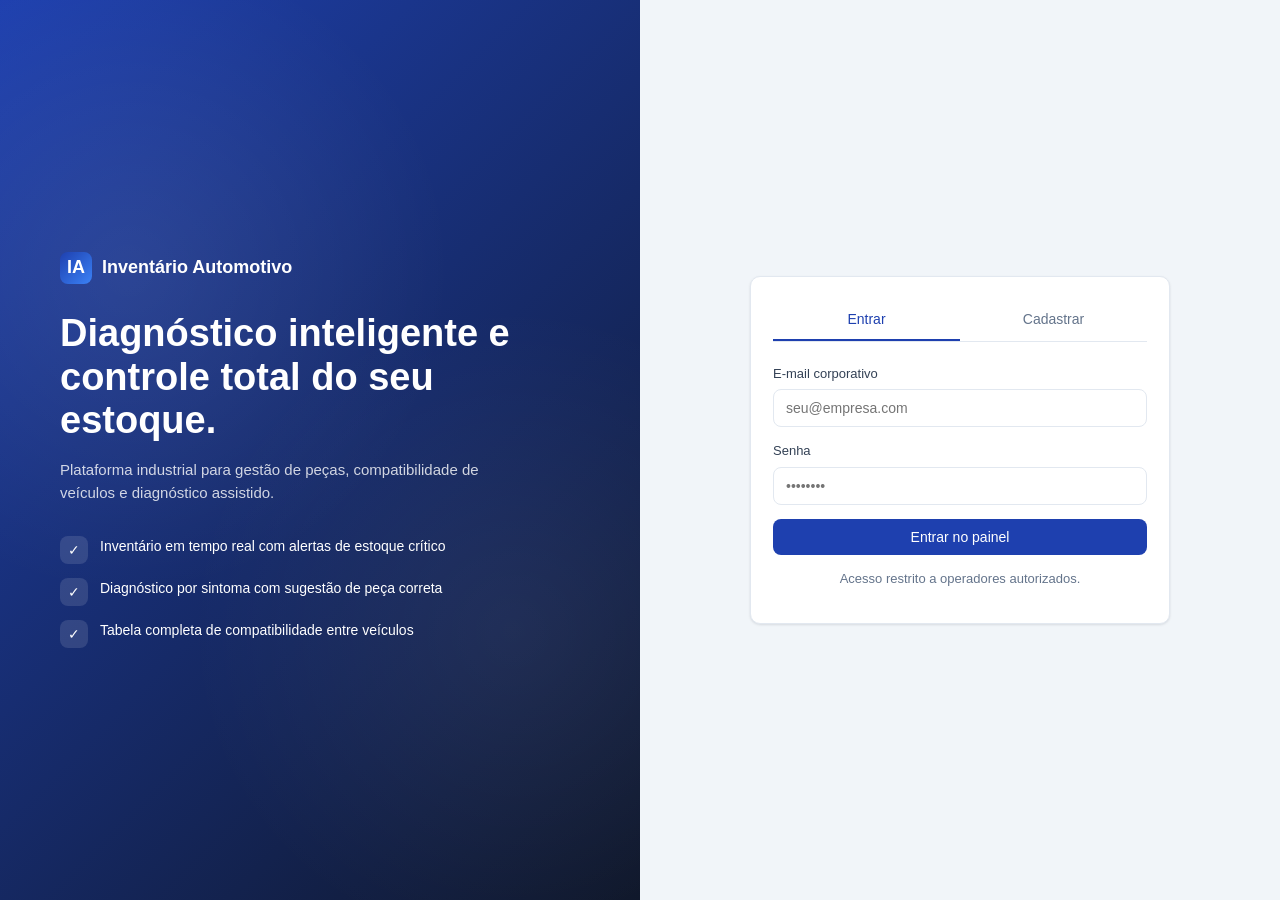
==== backend-prototipo/dashboard-industrial/dashboard-industrial/index.html @ 678e6d79 "agora vai" ====
<!DOCTYPE html>
<html lang="pt-BR">
<head>
  <meta charset="UTF-8" />
  <meta name="viewport" content="width=device-width, initial-scale=1.0" />
  <title>Login - Dashboard Industrial</title>
  <link rel="stylesheet" href="css/styles.css" />
</head>
<body>
  <div class="auth-wrap">
    <!-- Lado esquerdo: hero -->
    <aside class="auth-hero">
      <div class="auth-hero-content">
        <div class="brand" style="color:white; margin-bottom: 28px;">
          <div class="brand-mark">IA</div>
          <span>Inventário Automotivo</span>
        </div>
        <h1>Diagnóstico inteligente e controle total do seu estoque.</h1>
        <p>Plataforma industrial para gestão de peças, compatibilidade de veículos e diagnóstico assistido.</p>
        <div class="auth-features">
          <div class="auth-feature"><div class="dot">✓</div><div>Inventário em tempo real com alertas de estoque crítico</div></div>
          <div class="auth-feature"><div class="dot">✓</div><div>Diagnóstico por sintoma com sugestão de peça correta</div></div>
          <div class="auth-feature"><div class="dot">✓</div><div>Tabela completa de compatibilidade entre veículos</div></div>
        </div>
      </div>
    </aside>

    <!-- Lado direito: formulario -->
    <main class="auth-form-side">
      <div class="card auth-card">
        <div class="card-body">
          <div class="auth-tabs">
            <button class="auth-tab active" data-tab="login">Entrar</button>
            <button class="auth-tab" data-tab="register">Cadastrar</button>
          </div>

          <div id="alert" class="alert" style="display:none;"></div>

          <!-- Form Login -->
          <form id="form-login">
            <div class="field">
              <label class="label" for="login-email">E-mail corporativo</label>
              <input class="input" type="email" id="login-email" required placeholder="seu@empresa.com" />
            </div>
            <div class="field">
              <label class="label" for="login-password">Senha</label>
              <input class="input" type="password" id="login-password" required placeholder="••••••••" />
            </div>
            <button class="btn btn-primary btn-block" type="submit">Entrar no painel</button>
            <p class="muted" style="margin-top:14px; text-align:center;">
              Acesso restrito a operadores autorizados.
            </p>
          </form>

          <!-- Form Cadastro -->
          <form id="form-register" style="display:none;">
            <div class="field">
              <label class="label" for="reg-name">Nome completo</label>
              <input class="input" type="text" id="reg-name" required placeholder="Ex.: João Silva" />
            </div>
            <div class="field">
              <label class="label" for="reg-email">E-mail corporativo</label>
              <input class="input" type="email" id="reg-email" required placeholder="seu@empresa.com" />
            </div>
            <div class="field">
              <label class="label" for="reg-password">Senha</label>
              <input class="input" type="password" id="reg-password" required minlength="6" placeholder="Mínimo 6 caracteres" />
            </div>
            <button class="btn btn-primary btn-block" type="submit">Criar conta</button>
          </form>
        </div>
      </div>
    </main>
  </div>

  <script src="js/login.js"></script>
</body>
</html>
---- backend-prototipo/dashboard-industrial/dashboard-industrial/css/styles.css ----
/* ============================================================
   Dashboard Industrial - Estilos globais
   Paleta: cinza ardosia + azul industrial + brancos
   ============================================================ */
:root {
  --bg: #f1f5f9;
  --surface: #ffffff;
  --surface-2: #f8fafc;
  --border: #e2e8f0;
  --text: #0f172a;
  --text-muted: #64748b;
  --primary: #1e40af;
  --primary-hover: #1e3a8a;
  --primary-soft: #dbeafe;
  --slate: #334155;
  --success: #15803d;
  --success-soft: #dcfce7;
  --warning: #b45309;
  --warning-soft: #fef3c7;
  --danger: #b91c1c;
  --danger-soft: #fee2e2;
  --shadow: 0 1px 3px rgba(15, 23, 42, .08), 0 1px 2px rgba(15, 23, 42, .04);
  --shadow-lg: 0 10px 30px -10px rgba(30, 64, 175, .25);
  --radius: 10px;
}

* { box-sizing: border-box; }
html, body { margin: 0; padding: 0; }
body {
  font-family: -apple-system, BlinkMacSystemFont, "Segoe UI", Roboto, "Helvetica Neue", Arial, sans-serif;
  background: var(--bg);
  color: var(--text);
  -webkit-font-smoothing: antialiased;
  line-height: 1.5;
}
a { color: inherit; text-decoration: none; }
button { font-family: inherit; cursor: pointer; }

/* ===== Navbar ===== */
.navbar {
  background: var(--surface);
  border-bottom: 1px solid var(--border);
  position: sticky; top: 0; z-index: 50;
}
.navbar-inner {
  max-width: 1400px; margin: 0 auto;
  display: flex; align-items: center; justify-content: space-between;
  padding: 14px 28px;
}
.brand {
  display: flex; align-items: center; gap: 10px;
  font-weight: 700; font-size: 18px; color: var(--slate);
}
.brand-mark {
  width: 32px; height: 32px; border-radius: 8px;
  background: linear-gradient(135deg, var(--primary), #3b82f6);
  display: grid; place-items: center; color: white; font-weight: 800;
}
.nav-links { display: flex; gap: 6px; }
.nav-link {
  padding: 8px 14px; border-radius: 8px; color: var(--text-muted);
  font-weight: 500; font-size: 14px; transition: all .15s;
}
.nav-link:hover { background: var(--surface-2); color: var(--text); }
.nav-link.active { background: var(--primary-soft); color: var(--primary); }
.nav-user {
  display: flex; align-items: center; gap: 12px;
  font-size: 14px; color: var(--text-muted);
}
.logout-btn {
  background: transparent; border: 1px solid var(--border);
  padding: 6px 12px; border-radius: 6px; font-size: 13px; color: var(--slate);
}
.logout-btn:hover { background: var(--surface-2); }

/* ===== Layout ===== */
.page { max-width: 1400px; margin: 0 auto; padding: 28px; }
.page-header { margin-bottom: 24px; display: flex; justify-content: space-between; align-items: end; flex-wrap: wrap; gap: 16px; }
.page-title { font-size: 26px; font-weight: 700; margin: 0; color: var(--slate); }
.page-subtitle { color: var(--text-muted); margin: 4px 0 0; font-size: 14px; }

/* ===== Cards ===== */
.card {
  background: var(--surface);
  border: 1px solid var(--border);
  border-radius: var(--radius);
  box-shadow: var(--shadow);
}
.card-header { padding: 18px 22px; border-bottom: 1px solid var(--border); }
.card-title { margin: 0; font-size: 16px; font-weight: 600; color: var(--slate); }
.card-body { padding: 22px; }

/* ===== Metric Cards ===== */
.metrics-grid {
  display: grid; grid-template-columns: repeat(auto-fit, minmax(220px, 1fr));
  gap: 18px; margin-bottom: 28px;
}
.metric {
  background: var(--surface); border: 1px solid var(--border);
  border-radius: var(--radius); padding: 20px; box-shadow: var(--shadow);
  display: flex; align-items: center; gap: 16px;
}
.metric-icon {
  width: 48px; height: 48px; border-radius: 10px;
  display: grid; place-items: center; font-size: 22px;
  background: var(--primary-soft); color: var(--primary);
}
.metric-icon.warn { background: var(--warning-soft); color: var(--warning); }
.metric-icon.danger { background: var(--danger-soft); color: var(--danger); }
.metric-icon.success { background: var(--success-soft); color: var(--success); }
.metric-label { font-size: 13px; color: var(--text-muted); }
.metric-value { font-size: 26px; font-weight: 700; color: var(--slate); }

/* ===== Buttons ===== */
.btn {
  display: inline-flex; align-items: center; gap: 8px;
  border: 1px solid transparent; padding: 9px 16px;
  border-radius: 8px; font-size: 14px; font-weight: 500;
  transition: all .15s;
}
.btn-primary { background: var(--primary); color: white; }
.btn-primary:hover { background: var(--primary-hover); box-shadow: var(--shadow-lg); }
.btn-outline { background: white; color: var(--slate); border-color: var(--border); }
.btn-outline:hover { background: var(--surface-2); }
.btn-danger { background: var(--danger); color: white; }
.btn-danger:hover { background: #991b1b; }
.btn-block { width: 100%; justify-content: center; }

/* ===== Forms ===== */
.field { margin-bottom: 14px; }
.label { display: block; font-size: 13px; font-weight: 500; color: var(--slate); margin-bottom: 6px; }
.input, .select, .textarea {
  width: 100%; padding: 10px 12px;
  border: 1px solid var(--border); border-radius: 8px;
  font-size: 14px; background: white; color: var(--text);
  transition: border-color .15s, box-shadow .15s;
}
.input:focus, .select:focus, .textarea:focus {
  outline: none; border-color: var(--primary);
  box-shadow: 0 0 0 3px rgba(30, 64, 175, .12);
}
.textarea { resize: vertical; min-height: 90px; }

/* ===== Tables ===== */
.table-wrap { overflow-x: auto; }
.table { width: 100%; border-collapse: collapse; }
.table th, .table td { text-align: left; padding: 12px 14px; font-size: 14px; }
.table th { background: var(--surface-2); color: var(--text-muted); font-weight: 600; border-bottom: 1px solid var(--border); }
.table tbody tr { border-bottom: 1px solid var(--border); }
.table tbody tr:hover { background: var(--surface-2); }

/* ===== Badges ===== */
.badge {
  display: inline-block; padding: 3px 10px; border-radius: 999px;
  font-size: 12px; font-weight: 600;
}
.badge-ok      { background: var(--success-soft); color: var(--success); }
.badge-warn    { background: var(--warning-soft); color: var(--warning); }
.badge-danger  { background: var(--danger-soft);  color: var(--danger);  }
.badge-info    { background: var(--primary-soft); color: var(--primary); }
.badge-slate   { background: #e2e8f0; color: var(--slate); }

/* ===== Toolbar ===== */
.toolbar {
  display: flex; gap: 12px; flex-wrap: wrap;
  margin-bottom: 18px; align-items: center;
}
.toolbar .input, .toolbar .select { width: auto; min-width: 220px; }
.toolbar-grow { flex: 1; }

/* ===== Login ===== */
.auth-wrap {
  min-height: 100vh; display: grid; grid-template-columns: 1fr 1fr;
}
.auth-hero {
  background: linear-gradient(135deg, var(--primary) 0%, #0f172a 100%);
  color: white; padding: 60px; display: flex; flex-direction: column; justify-content: center;
  position: relative; overflow: hidden;
}
.auth-hero::before {
  content: ""; position: absolute; inset: 0;
  background-image: radial-gradient(circle at 20% 30%, rgba(255,255,255,.08) 0, transparent 40%),
                    radial-gradient(circle at 80% 70%, rgba(255,255,255,.06) 0, transparent 40%);
}
.auth-hero-content { position: relative; z-index: 1; max-width: 460px; }
.auth-hero h1 { font-size: 38px; line-height: 1.15; margin: 0 0 16px; }
.auth-hero p { color: rgba(255,255,255,.8); font-size: 15px; margin: 0 0 32px; }
.auth-features { display: grid; gap: 14px; }
.auth-feature { display: flex; gap: 12px; align-items: start; font-size: 14px; }
.auth-feature .dot {
  width: 28px; height: 28px; border-radius: 8px; background: rgba(255,255,255,.12);
  display: grid; place-items: center; flex-shrink: 0;
}
.auth-form-side {
  display: grid; place-items: center; padding: 40px;
}
.auth-card { width: 100%; max-width: 420px; }
.auth-tabs { display: flex; border-bottom: 1px solid var(--border); margin-bottom: 22px; }
.auth-tab {
  flex: 1; padding: 12px; background: transparent; border: 0;
  font-size: 14px; font-weight: 500; color: var(--text-muted);
  border-bottom: 2px solid transparent;
}
.auth-tab.active { color: var(--primary); border-bottom-color: var(--primary); }
.muted { color: var(--text-muted); font-size: 13px; }

/* ===== Diagnostic results ===== */
.result-card {
  border-left: 4px solid var(--primary);
  background: var(--surface);
  border-radius: var(--radius); padding: 24px;
  border: 1px solid var(--border); border-left-width: 4px;
  margin-top: 22px;
}
.result-card.danger { border-left-color: var(--danger); background: #fff5f5; }
.result-header { display: flex; justify-content: space-between; align-items: start; gap: 12px; flex-wrap: wrap; }
.result-title { margin: 0; font-size: 20px; color: var(--slate); }
.result-grid {
  display: grid; grid-template-columns: repeat(auto-fit, minmax(180px, 1fr));
  gap: 16px; margin-top: 18px;
}
.result-grid .label { font-size: 12px; text-transform: uppercase; letter-spacing: .03em; }
.result-grid .value { font-size: 16px; font-weight: 600; color: var(--slate); }
.compat-section { margin-top: 22px; padding-top: 18px; border-top: 1px solid var(--border); }
.compat-section h4 { margin: 0 0 10px; font-size: 14px; color: var(--slate); }
.compat-list { display: flex; flex-wrap: wrap; gap: 8px; }

/* ===== Modal ===== */
.modal-backdrop {
  position: fixed; inset: 0; background: rgba(15, 23, 42, .5);
  display: none; align-items: center; justify-content: center; z-index: 100;
  padding: 20px;
}
.modal-backdrop.open { display: flex; }
.modal {
  background: white; border-radius: 12px; width: 100%; max-width: 480px;
  box-shadow: 0 25px 50px -12px rgba(0, 0, 0, .25);
  animation: modal-in .18s ease-out;
}
@keyframes modal-in { from { opacity: 0; transform: translateY(8px); } to { opacity: 1; transform: none; } }
.modal-header {
  padding: 18px 22px; border-bottom: 1px solid var(--border);
  display: flex; justify-content: space-between; align-items: center;
}
.modal-title { margin: 0; font-size: 17px; font-weight: 600; color: var(--slate); }
.modal-close { background: transparent; border: 0; font-size: 22px; color: var(--text-muted); }
.modal-body { padding: 22px; }
.modal-footer { padding: 16px 22px; border-top: 1px solid var(--border); display: flex; justify-content: flex-end; gap: 10px; }

/* ===== Alerts / Empty ===== */
.alert {
  padding: 12px 14px; border-radius: 8px; font-size: 14px; margin-bottom: 14px;
}
.alert-error   { background: var(--danger-soft);  color: var(--danger);  }
.alert-success { background: var(--success-soft); color: var(--success); }
.empty { text-align: center; padding: 40px 20px; color: var(--text-muted); }

/* ===== Responsive ===== */
@media (max-width: 900px) {
  .auth-wrap { grid-template-columns: 1fr; }
  .auth-hero { padding: 40px 28px; }
  .navbar-inner { padding: 12px 18px; flex-wrap: wrap; gap: 8px; }
  .page { padding: 18px; }
}
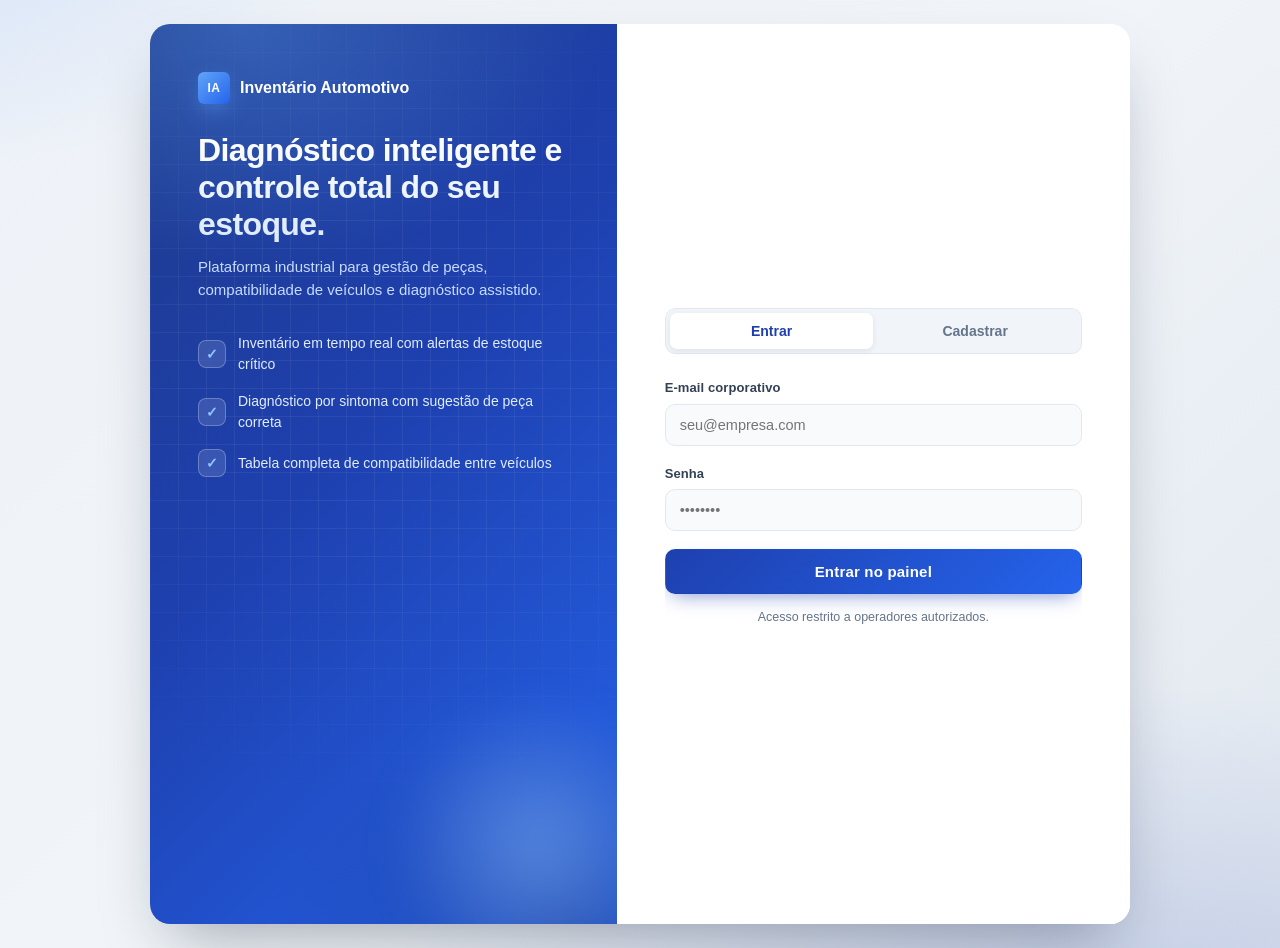
==== commit 40e4c255: "Design login" ====
--- a/backend-prototipo/dashboard-industrial/dashboard-industrial/index.html
+++ b/backend-prototipo/dashboard-industrial/dashboard-industrial/index.html
@@ -5,6 +5,7 @@
   <meta name="viewport" content="width=device-width, initial-scale=1.0" />
   <title>Login - Dashboard Industrial</title>
   <link rel="stylesheet" href="css/styles.css" />
+  <link rel="stylesheet" href="css/auth-enhance.css" />
 </head>
 <body>
   <div class="auth-wrap">
--- a/backend-prototipo/dashboard-industrial/dashboard-industrial/css/styles.css
+++ b/backend-prototipo/dashboard-industrial/dashboard-industrial/css/styles.css
@@ -246,14 +246,138 @@
 .modal-close { background: transparent; border: 0; font-size: 22px; color: var(--text-muted); }
 .modal-body { padding: 22px; }
 .modal-footer { padding: 16px 22px; border-top: 1px solid var(--border); display: flex; justify-content: flex-end; gap: 10px; }
+/* ============================================================
+   Dashboard Industrial - Estilos globais
+   Paleta: cinza ardosia + azul industrial + brancos
+   ============================================================ */
+:root {
+  --bg: #f1f5f9;
+  --surface: #ffffff;
+  --surface-2: #f8fafc;
+  --border: #e2e8f0;
+  --text: #0f172a;
+  --text-muted: #64748b;
+  --primary: #1e40af;
+  --primary-hover: #1e3a8a;
+  --primary-soft: #dbeafe;
+  --slate: #334155;
+  --success: #15803d;
+  --success-soft: #dcfce7;
+  --warning: #b45309;
+  --warning-soft: #fef3c7;
+  --danger: #b91c1c;
+  --danger-soft: #fee2e2;
+  --shadow: 0 1px 3px rgba(15, 23, 42, .08), 0 1px 2px rgba(15, 23, 42, .04);
+  --shadow-lg: 0 10px 30px -10px rgba(30, 64, 175, .25);
+  --radius: 10px;
+}
+
+* { box-sizing: border-box; }
+html, body { margin: 0; padding: 0; font-family: -apple-system, BlinkMacSystemFont, "Segoe UI", Roboto, Helvetica, Arial, sans-serif; background: var(--bg); color: var(--text); -webkit-font-smoothing: antialiased; }
+
+/* ===== Layout Navbar ===== */
+.navbar { background: var(--slate); color: white; position: sticky; top: 0; z-index: 50; box-shadow: var(--shadow); }
+.navbar-inner { max-width: 1200px; margin: 0 auto; padding: 0 24px; display: flex; align-items: center; height: 64px; }
+.brand { display: flex; align-items: center; gap: 10px; text-decoration: none; color: white; font-weight: 700; font-size: 16px; margin-right: 40px; }
+.brand-mark { background: var(--primary); padding: 4px 8px; border-radius: 6px; font-size: 12px; font-weight: 800; letter-spacing: 0.5px; }
+.nav-links { display: flex; gap: 8px; flex: 1; }
+.nav-link { color: #94a3b8; text-decoration: none; padding: 8px 14px; border-radius: 6px; font-size: 14px; font-weight: 500; transition: all .15s ease; }
+.nav-link:hover { color: white; background: rgba(255,255,255,0.05); }
+.nav-link.active { color: white; background: rgba(255,255,255,0.1); font-weight: 600; }
+.nav-user { display: flex; align-items: center; gap: 16px; font-size: 14px; color: #cbd5e1; }
+.logout-btn { color: #f87171; text-decoration: none; font-weight: 500; padding: 6px 12px; border-radius: 6px; transition: background .15s ease; }
+.logout-btn:hover { background: rgba(239, 68, 68, 0.1); }
+
+/* ===== Core Structural ===== */
+.page { max-width: 1200px; margin: 0 auto; padding: 32px 24px; }
+.page-header { margin-bottom: 24px; display: flex; justify-content: space-between; align-items: flex-start; }
+.page-title { margin: 0; font-size: 24px; font-weight: 700; color: var(--text); letter-spacing: -0.5px; }
+.page-subtitle { margin: 6px 0 0; font-size: 14px; color: var(--text-muted); }
+
+/* ===== Base Component Card ===== */
+.card { background: var(--surface); border-radius: var(--radius); border: 1px solid var(--border); box-shadow: var(--shadow); overflow: hidden; }
+.card-header { padding: 16px 20px; border-bottom: 1px solid var(--border); display: flex; justify-content: space-between; align-items: center; }
+.card-title { margin: 0; font-size: 15px; font-weight: 600; color: var(--slate); }
+.card-body { padding: 20px; }
+
+/* ===== Form Inputs ===== */
+.field { margin-bottom: 16px; }
+.label { display: block; font-size: 13px; font-weight: 500; color: var(--slate); margin-bottom: 6px; }
+.input, .textarea { width: 100%; padding: 10px 14px; border: 1px solid var(--border); border-radius: 6px; background: var(--surface-2); color: var(--text); font-size: 14px; transition: all .15s ease; }
+.input:focus, .textarea:focus { outline: none; border-color: var(--primary); background: white; box-shadow: 0 0 0 3px var(--primary-soft); }
+.textarea { height: 100px; resize: vertical; }
+
+/* ===== Buttons ===== */
+.btn { display: inline-flex; align-items: center; justify-content: center; padding: 10px 18px; font-size: 14px; font-weight: 500; border-radius: 6px; border: 1px solid transparent; cursor: pointer; transition: all .15s ease; text-decoration: none; }
+.btn-primary { background: var(--primary); color: white; }
+.btn-primary:hover { background: var(--primary-hover); }
+.btn-danger { background: var(--danger-soft); color: var(--danger); }
+.btn-danger:hover { background: var(--danger); color: white; }
+.btn-block { display: flex; width: 100%; }
+
+/* ===== Table / Inventory Grid ===== */
+.table-wrap { overflow-x: auto; }
+.table { width: 100%; border-collapse: collapse; text-align: left; font-size: 14px; }
+.table th { padding: 12px 20px; background: var(--surface-2); font-weight: 600; color: var(--text-muted); font-size: 12px; text-transform: uppercase; letter-spacing: 0.5px; border-bottom: 1px solid var(--border); }
+.table td { padding: 16px 20px; border-bottom: 1px solid var(--border); color: var(--text); }
+.table tr:last-child td { border-bottom: 0; }
+.table tr:hover td { background: var(--surface-2); }
+
+/* ===== Badges / Tags ===== */
+.badge { display: inline-flex; padding: 4px 8px; font-size: 12px; font-weight: 500; border-radius: 4px; }
+.badge-ok { background: var(--success-soft); color: var(--success); }
+.badge-warn { background: var(--warning-soft); color: var(--warning); }
+.badge-danger { background: var(--danger-soft); color: var(--danger); }
+.badge-slate { background: var(--bg); color: var(--slate); border: 1px solid var(--border); }
+
+/* ===== Diagnostic Layout Results ===== */
+.result-card { background: white; border-radius: var(--radius); border: 1px solid var(--border); box-shadow: var(--shadow); padding: 24px; margin-top: 24px; animation: fade-in .2s ease-out; }
+.result-card.danger { border-left: 4px solid var(--danger); }
+@keyframes fade-in { from { opacity: 0; transform: translateY(4px); } to { opacity: 1; transform: none; } }
+.result-header { display: flex; justify-content: space-between; align-items: flex-start; border-bottom: 1px solid var(--border); padding-bottom: 16px; margin-bottom: 16px; }
+.result-title { margin: 0; font-size: 18px; font-weight: 700; color: var(--text); }
+.muted { color: var(--text-muted); font-size: 13px; }
+.result-grid { display: grid; grid-template-columns: repeat(auto-fit, minmax(18px, 1fr)); gap: 16px; margin-bottom: 20px; }
+.result-grid .label { margin-bottom: 4px; color: var(--text-muted); }
+.result-grid .value { font-size: 15px; font-weight: 600; color: var(--slate); }
+.compat-section h4 { margin: 0 0 10px 0; font-size: 13px; font-weight: 600; color: var(--slate); text-transform: uppercase; letter-spacing: 0.5px; }
+.compat-list { display: flex; flex-wrap: wrap; gap: 6px; }
+
+/* ===== Auth / Entry screen ===== */
+.auth-bg { background: var(--slate); display: flex; min-height: 100vh; align-items: center; justify-content: center; padding: 20px; }
+.auth-wrap { background: white; border-radius: 16px; width: 100%; max-width: 880px; display: grid; grid-template-columns: 1fr 1.1fr; overflow: hidden; box-shadow: 0 20px 25px -5px rgba(0,0,0,0.3); }
+.auth-hero { background: linear-gradient(135deg, var(--primary), var(--primary-hover)); color: white; padding: 48px; display: flex; flex-direction: column; justify-content: space-between; position: relative; }
+.auth-hero-title { font-size: 28px; font-weight: 800; margin: 0; letter-spacing: -0.5px; line-height: 1.2; }
+.auth-hero-desc { font-size: 14px; color: #93c5fd; margin: 12px 0 0 0; line-height: 1.5; }
+.auth-form-side { padding: 48px; display: flex; flex-direction: column; justify-content: center; }
+.auth-title { margin: 0 0 6px 0; font-size: 22px; font-weight: 700; }
+.auth-subtitle { margin: 0 0 28px 0; font-size: 14px; color: var(--text-muted); }
+
+/* ===== Modal Base ===== */
+.modal-backdrop {
+  position: fixed; top: 0; left: 0; width: 100%; height: 100%; background: rgba(15, 23, 42, .5);
+  display: none; align-items: center; justify-content: center; z-index: 100; padding: 20px;
+}
+.modal-backdrop.open { display: flex; }
+.modal {
+  background: white; border-radius: 12px; width: 100%; max-width: 480px;
+  box-shadow: 0 25px 50px -12px rgba(0, 0, 0, .25);
+  animation: modal-in .18s ease-out;
+}
+@keyframes modal-in { from { opacity: 0; transform: translateY(8px); } to { opacity: 1; transform: none; } }
+.modal-header {
+  padding: 18px 22px; border-bottom: 1px solid var(--border);
+  display: flex; justify-content: space-between; align-items: center;
+}
+.modal-title { margin: 0; font-size: 17px; font-weight: 600; color: var(--slate); }
+.modal-close { background: transparent; border: 0; font-size: 22px; color: var(--text-muted); cursor: pointer; }
+.modal-body { padding: 22px; }
+.modal-footer { padding: 16px 22px; border-top: 1px solid var(--border); display: flex; justify-content: flex-end; gap: 10px; }
 
 /* ===== Alerts / Empty ===== */
-.alert {
-  padding: 12px 14px; border-radius: 8px; font-size: 14px; margin-bottom: 14px;
-}
-.alert-error   { background: var(--danger-soft);  color: var(--danger);  }
-.alert-success { background: var(--success-soft); color: var(--success); }
-.empty { text-align: center; padding: 40px 20px; color: var(--text-muted); }
+.alert { padding: 12px 16px; border-radius: 6px; font-size: 14px; margin-bottom: 16px; border: 1px solid transparent; }
+.alert-danger { background: var(--danger-soft); color: var(--danger); border-color: rgba(185, 28, 28, 0.1); }
+.card-body.empty { text-align: center; padding: 40px 20px; color: var(--text-muted); font-size: 14px; }
 
 /* ===== Responsive ===== */
 @media (max-width: 900px) {
@@ -262,3 +386,140 @@
   .navbar-inner { padding: 12px 18px; flex-wrap: wrap; gap: 8px; }
   .page { padding: 18px; }
 }
+
+/* ============================================================
+   LINHA 249+ : Estilos específicos para a Tela de Combinação
+   ============================================================ */
+
+/* Container que divide a tela em duas colunas */
+.page-combinacao .combinacao-container {
+  display: grid;
+  grid-template-columns: 420px 1fr;
+  gap: 28px;
+  align-items: start;
+  margin-top: 10px;
+}
+
+/* Ajustes de altura fixa nos cards da tela */
+.page-combinacao .combinacao-form-card,
+.page-combinacao .empty-state-card {
+  height: 100%;
+  min-height: 420px;
+}
+
+/* Botão Azul Customizado (Analisar Combinação) */
+.page-combinacao .btn-analyze {
+  background-color: #1a66ff;
+  color: #ffffff;
+  padding: 12px;
+  font-size: 15px;
+  font-weight: 600;
+  border-radius: 8px;
+  margin-top: 20px;
+  display: flex;
+  justify-content: center;
+  align-items: center;
+  gap: 8px;
+  border: none;
+  transition: background-color 0.2s ease;
+}
+
+.page-combinacao .btn-analyze:hover {
+  background-color: #0052cc;
+}
+
+.page-combinacao .icon-search {
+  width: 18px;
+  height: 18px;
+}
+
+/* Centralização do Estado Vazio (Lupa da Direita) */
+.page-combinacao .empty-state-card .card-body.empty {
+  display: flex;
+  flex-direction: column;
+  justify-content: center;
+  align-items: center;
+  height: 100%;
+  min-height: 380px;
+  color: #64748b;
+  font-size: 15px;
+}
+
+.page-combinacao .search-illustration svg {
+  width: 80px;
+  height: 80px;
+  color: #cbd5e1;
+  margin-bottom: 16px;
+}
+
+/* ===== Estilização do Autocomplete do Armazém ===== */
+.page-combinacao .autocomplete-suggestions {
+  position: absolute;
+  top: 100%;
+  left: 0;
+  right: 0;
+  background: #ffffff;
+  border: 1px solid #cbd5e1;
+  border-top: none;
+  border-radius: 0 0 8px 8px;
+  max-height: 200px;
+  overflow-y: auto;
+  z-index: 999;
+  box-shadow: 0 4px 6px -1px rgba(0, 0, 0, 0.1);
+  display: none;
+}
+
+.page-combinacao .suggestion-item {
+  padding: 10px 14px;
+  cursor: pointer;
+  display: flex;
+  justify-content: space-between;
+  align-items: center;
+  font-size: 13px;
+  border-bottom: 1px solid #f1f5f9;
+  transition: background 0.15s ease;
+}
+
+.page-combinacao .suggestion-item:hover {
+  background: #f8fafc;
+}
+
+.page-combinacao .suggest-main {
+  color: #334155;
+  text-align: left;
+}
+
+.page-combinacao .suggest-sub {
+  color: #94a3b8;
+  font-size: 11px;
+}
+
+.page-combinacao .suggest-badge {
+  font-size: 11px;
+  padding: 2px 6px;
+  border-radius: 4px;
+  font-weight: 600;
+}
+
+.page-combinacao .stock-ok {
+  background-color: #dcfce7;
+  color: #15803d;
+}
+
+.page-combinacao .stock-empty {
+  background-color: #fee2e2;
+  color: #b91c1c;
+}
+
+/* Responsividade para telas menores na combinação */
+@media (max-width: 900px) {
+  .page-combinacao .combinacao-container {
+    grid-template-columns: 1fr;
+    gap: 20px;
+  }
+  
+  .page-combinacao .combinacao-form-card,
+  .page-combinacao .empty-state-card {
+    min-height: auto;
+  }
+}
--- a/backend-prototipo/dashboard-industrial/dashboard-industrial/css/auth-enhance.css
+++ b/backend-prototipo/dashboard-industrial/dashboard-industrial/css/auth-enhance.css
@@ -0,0 +1,242 @@
+/* ============================================================
+   auth-enhance.css
+   Inclua APÓS o styles.css:
+     <link rel="stylesheet" href="css/styles.css" />
+     <link rel="stylesheet" href="css/auth-enhance.css" />
+   Afeta APENAS a tela de login. Nenhuma outra tela é tocada.
+   ============================================================ */
+
+/* Fundo da tela inteira: gradiente sutil + textura industrial */
+body:has(.auth-wrap) {
+  min-height: 100vh;
+  background:
+    radial-gradient(1200px 600px at 85% 110%, rgba(30, 64, 175, .18), transparent 60%),
+    radial-gradient(900px 500px at -10% -10%, rgba(59, 130, 246, .15), transparent 55%),
+    linear-gradient(135deg, #eef2f8 0%, #f1f5f9 50%, #e2e8f0 100%);
+  display: flex;
+  align-items: center;
+  justify-content: center;
+  padding: 24px;
+}
+
+/* Container central com mais presença */
+.auth-wrap {
+  max-width: 980px !important;
+  border-radius: 20px !important;
+  box-shadow:
+    0 30px 60px -20px rgba(15, 23, 42, .35),
+    0 0 0 1px rgba(255, 255, 255, .6) inset !important;
+  overflow: hidden;
+  animation: auth-in .5s cubic-bezier(.2,.8,.2,1);
+}
+@keyframes auth-in {
+  from { opacity: 0; transform: translateY(16px) scale(.985); }
+  to   { opacity: 1; transform: none; }
+}
+
+/* ---------- LADO ESQUERDO (hero) ---------- */
+.auth-hero {
+  background:
+    radial-gradient(600px 400px at 20% 0%, rgba(96, 165, 250, .35), transparent 60%),
+    radial-gradient(500px 350px at 90% 100%, rgba(30, 58, 138, .55), transparent 60%),
+    linear-gradient(135deg, #1e3a8a 0%, #1e40af 45%, #2563eb 100%) !important;
+  position: relative;
+  overflow: hidden;
+}
+
+/* Grid industrial sutil de fundo */
+.auth-hero::before {
+  content: "";
+  position: absolute; inset: 0;
+  background-image:
+    linear-gradient(rgba(255,255,255,.06) 1px, transparent 1px),
+    linear-gradient(90deg, rgba(255,255,255,.06) 1px, transparent 1px);
+  background-size: 28px 28px;
+  mask-image: radial-gradient(circle at 50% 40%, black 30%, transparent 75%);
+  pointer-events: none;
+}
+
+/* Orbe luminoso animado */
+.auth-hero::after {
+  content: "";
+  position: absolute;
+  width: 320px; height: 320px;
+  right: -80px; bottom: -80px;
+  background: radial-gradient(circle, rgba(147, 197, 253, .45), transparent 65%);
+  border-radius: 50%;
+  filter: blur(20px);
+  animation: float 8s ease-in-out infinite;
+}
+@keyframes float {
+  0%, 100% { transform: translate(0, 0); }
+  50%      { transform: translate(-20px, -30px); }
+}
+
+.auth-hero-content { position: relative; z-index: 1; }
+
+.auth-hero h1 {
+  font-size: 32px;
+  font-weight: 800;
+  line-height: 1.15;
+  letter-spacing: -0.6px;
+  margin: 0;
+  background: linear-gradient(180deg, #ffffff 0%, #dbeafe 100%);
+  -webkit-background-clip: text;
+  background-clip: text;
+  -webkit-text-fill-color: transparent;
+}
+.auth-hero p {
+  color: #c7dbff !important;
+  font-size: 15px;
+  margin-top: 14px;
+}
+
+/* Brand mark no hero com brilho */
+.auth-hero .brand-mark {
+  box-shadow: 0 8px 24px -6px rgba(96, 165, 250, .8);
+  background: linear-gradient(135deg, #60a5fa, #2563eb) !important;
+}
+
+/* Features com check estilizado */
+.auth-features { gap: 16px !important; margin-top: 28px; }
+.auth-feature {
+  align-items: center !important;
+  color: #e0ecff;
+  transition: transform .2s ease;
+}
+.auth-feature:hover { transform: translateX(4px); }
+.auth-feature .dot {
+  width: 28px; height: 28px;
+  border-radius: 8px;
+  background: rgba(255, 255, 255, .12) !important;
+  border: 1px solid rgba(255, 255, 255, .25);
+  color: #93c5fd !important;
+  display: grid; place-items: center;
+  font-weight: 700;
+  backdrop-filter: blur(6px);
+  flex-shrink: 0;
+}
+
+/* ---------- LADO DIREITO (formulário) ---------- */
+.auth-form-side {
+  padding: 56px 48px !important;
+  background: #ffffff;
+}
+
+/* Tabs com pill animada */
+.auth-tabs {
+  position: relative;
+  background: #f1f5f9;
+  border: 1px solid var(--border);
+  border-radius: 10px;
+  padding: 4px;
+  display: flex !important;
+  border-bottom: 1px solid var(--border) !important;
+  margin-bottom: 24px;
+}
+.auth-tab {
+  flex: 1;
+  background: transparent;
+  border: 0;
+  padding: 10px 16px !important;
+  font-size: 14px;
+  font-weight: 600;
+  color: var(--text-muted);
+  border-radius: 7px;
+  border-bottom: 0 !important;
+  transition: all .2s ease;
+}
+.auth-tab:hover { color: var(--slate); }
+.auth-tab.active {
+  background: #ffffff !important;
+  color: var(--primary) !important;
+  box-shadow: 0 2px 6px rgba(15, 23, 42, .08);
+  border-bottom-color: transparent !important;
+}
+
+/* Card transparente — já estamos no lado branco */
+.auth-card {
+  max-width: none !important;
+  border: 0 !important;
+  box-shadow: none !important;
+  background: transparent !important;
+}
+.auth-card .card-body { padding: 0 !important; }
+
+/* Campos com microinteração */
+.auth-form-side .field { margin-bottom: 18px; }
+.auth-form-side .label {
+  font-size: 13px;
+  font-weight: 600;
+  color: var(--slate);
+  letter-spacing: .1px;
+}
+.auth-form-side .input {
+  padding: 12px 14px !important;
+  border-radius: 10px !important;
+  background: #f8fafc !important;
+  border: 1.5px solid #e2e8f0 !important;
+  font-size: 14.5px;
+  transition: all .2s ease;
+}
+.auth-form-side .input:hover { border-color: #cbd5e1 !important; }
+.auth-form-side .input:focus {
+  background: #ffffff !important;
+  border-color: var(--primary) !important;
+  box-shadow: 0 0 0 4px rgba(30, 64, 175, .12) !important;
+  transform: translateY(-1px);
+}
+
+/* Botão primário com gradiente + brilho */
+.auth-form-side .btn-primary {
+  background: linear-gradient(135deg, #1e40af 0%, #2563eb 100%) !important;
+  padding: 13px 18px !important;
+  border-radius: 10px !important;
+  font-size: 15px;
+  font-weight: 600;
+  letter-spacing: .2px;
+  box-shadow: 0 8px 20px -8px rgba(30, 64, 175, .6);
+  position: relative;
+  overflow: hidden;
+  transition: transform .15s ease, box-shadow .2s ease, filter .2s ease;
+  margin-top: 6px;
+}
+.auth-form-side .btn-primary::before {
+  content: "";
+  position: absolute; top: 0; left: -120%;
+  width: 80%; height: 100%;
+  background: linear-gradient(120deg, transparent, rgba(255,255,255,.25), transparent);
+  transition: left .6s ease;
+}
+.auth-form-side .btn-primary:hover {
+  transform: translateY(-1px);
+  filter: brightness(1.05);
+  box-shadow: 0 12px 24px -8px rgba(30, 64, 175, .7);
+}
+.auth-form-side .btn-primary:hover::before { left: 120%; }
+.auth-form-side .btn-primary:active { transform: translateY(0); }
+
+/* Texto auxiliar */
+.auth-form-side .muted {
+  font-size: 12.5px;
+  color: var(--text-muted);
+}
+
+/* Alerta mais elegante */
+.auth-form-side .alert {
+  border-radius: 10px;
+  font-weight: 500;
+  animation: alert-in .25s ease-out;
+}
+@keyframes alert-in {
+  from { opacity: 0; transform: translateY(-6px); }
+  to   { opacity: 1; transform: none; }
+}
+
+/* ---------- Responsivo ---------- */
+@media (max-width: 900px) {
+  .auth-wrap { max-width: 480px !important; }
+  .auth-hero { padding: 36px 28px !important; }
+  .auth-hero h1 { font-size: 26px; }
+  .auth-form-side { padding: 36px 28px !important; }
+}
